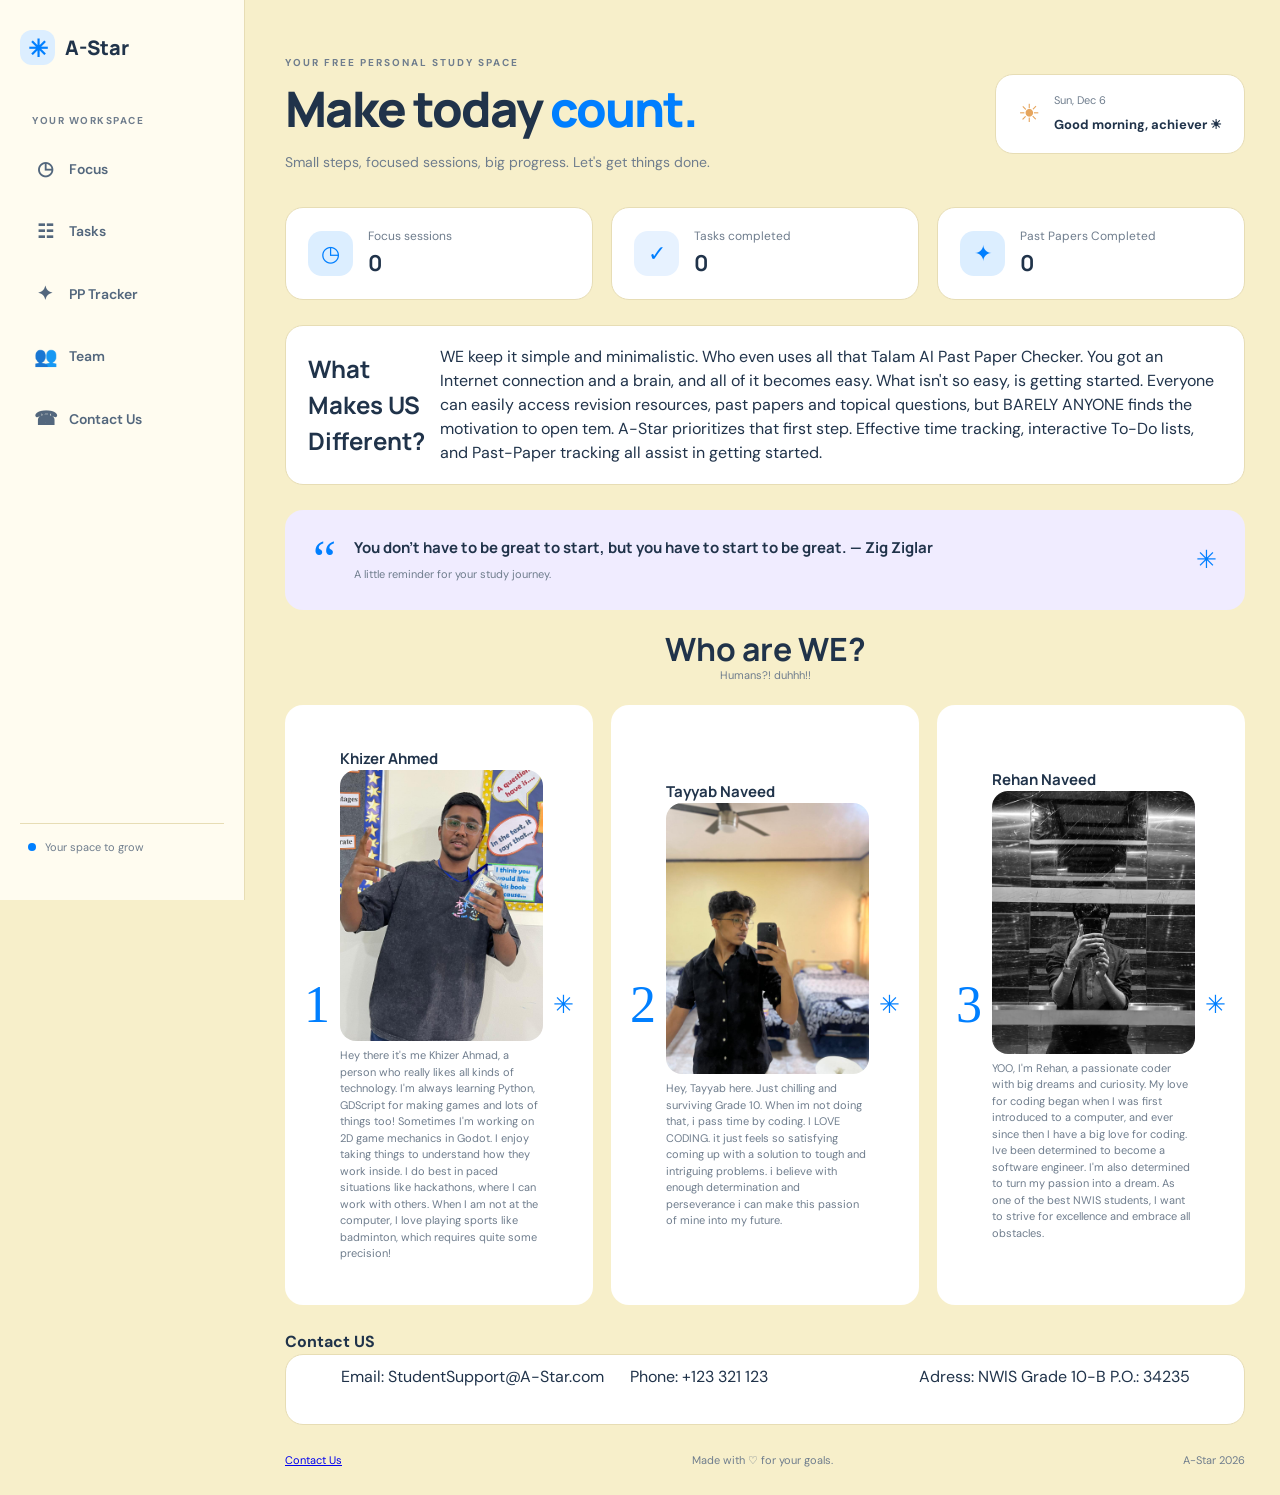
==== homepage.html @ 7c73b084 "Add files via upload" ====
<!DOCTYPE html>
<html lang="en">
<head>
  <meta charset="UTF-8" />
  <meta name="viewport" content="width=device-width, initial-scale=1.0" />
  <meta name="theme-color" content="#f8f7f3" />
  <title>A-Star | Your Study Hub</title>
  <link rel="icon" href="imgtitle.jpg" >
  <link rel="stylesheet" href="homepage.css"/>
  <link rel="stylesheet" href="common-nav.css" />
  <script src="homepage.js" defer></script>
</head>

<body>
  
<aside class="sidebar">
  <a href="homepage.html" class="logo">
    <span class="logo-icon">✳</span>
    <span>A-Star</span>
  </a>

  <p class="sidebar-label">YOUR WORKSPACE</p>

  <nav class="sidebar-nav">
    <a href="studyhubtimer.html" class="nav">
      <span>◷</span> Focus
    </a>
    <a href="index.html #remindersss" class="nav">
      <span>☷</span> Tasks
    </a>
    <a href="index.html#marks-title" class="nav">
      <span>✦</span> PP Tracker
    </a>
    <a href="#team" class="nav">
      <span>👥</span> Team
    </a>
    <a href="#contactme" class="nav">
      <span>☎︎</span> Contact Us
    </a>
  </nav>

  <div class="sidebar-bottom">
    <span class="status-dot"></span>
    Your space to grow
  </div>
</aside>


  <main class="container">
    <section class="welcome">
      <div>
        <p class="eyebrow">YOUR FREE PERSONAL STUDY SPACE</p>
        <h1>Make today <span>count.</span></h1>
        <p class="welcome-text">
          Small steps, focused sessions, big progress.
          Let's get things done.
        </p>
      </div>

      <div class="date-card">
        <span class="date-icon">☀</span>
        <div>
          <p id="today-date">Your study day</p>
          <strong id="greeting">Ready to focus?</strong>
        </div>
      </div>
    </section>

    <section class="stats-row">
      <article class="mini-stat">
        <span class="stat-icon lavender">◷</span>
        <div>
          <p>Focus sessions</p>
          <h3 id="session-stat">0</h3>
        </div>
      </article>

      <article class="mini-stat">
        <span class="stat-icon peach">✓</span>
        <div>
          <p>Tasks completed</p>
          <h3 id="completed-stat">0</h3>
        </div>
      </article>

      <article class="mini-stat">
        <span class="stat-icon mint">✦</span>
        <div>
          <p>Past Papers Completed</p>
          <h3 id="points-stat">0</h3>
        </div>
      </article>
    </section>

    <section class="mini-stat2">
      <h2>What Makes US Different?</h2>
      <p>
        WE keep it simple and minimalistic. Who even uses all that Talam AI Past Paper Checker. You got an Internet connection and a brain, and all of 
        it becomes easy. What isn't so easy, is getting started. Everyone can easily access revision resources, past papers and topical questions, but BARELY ANYONE finds the motivation to open tem. A-Star prioritizes that first step. Effective time tracking, interactive 
        To-Do lists, and Past-Paper tracking all assist in getting started. 
      </p>
    </section>

    <section class="quote-card">
      <span class="quote-mark">“</span>
      <div>
        <p class="quote-text">
          You don't have to be great to start, but you have to start to be great. — Zig Ziglar
        </p>
        <p class="quote-author">A little reminder for your study journey.</p>
      </div>
      <span class="quote-star">✳</span>
    </section>
<!--about us section-->
    <br>
    <h2 id="team" class="newone">Who are WE?</h2>
    <p class ="quote-author2">Humans?! duhhh!!</p>
    <section class="stats-row">
      <article class="quote-card2">
        <span class="quote-mark">1</span>
        <div>
         <p class="quote-text">
           Khizer Ahmed
          </p>
          <img src="khizer.jpeg" alt="Tayyab Naveed" class="images">
         <p class="quote-author">Hey there it's me Khizer Ahmad, a person who really likes all kinds of technology. I'm always learning Python, GDScript for making games and lots of things too! Sometimes I'm working on 2D game mechanics in Godot. I enjoy taking things to understand how they work inside.

I do best in paced situations like hackathons, where I can work with others. When I am not at the computer, I love playing sports like badminton, which requires quite some precision!</p>
        </div>
        <span class="quote-star">✳</span>
      </article>

      <article class="quote-card2">
        <span class="quote-mark">2</span>
        <div>
         <p class="quote-text">
           Tayyab Naveed
          </p>
          <img src="tayyab.jpeg" alt="Tayyab Naveed" class="images">
         <p class="quote-author">Hey, Tayyab here. Just chilling and surviving Grade 10. When im not doing that, i pass time by coding. I LOVE CODING. it just feels so satisfying coming up with a solution to tough and intriguing problems. i believe with enough determination and perseverance i can make this passion of mine into my future. </p>
        </div>
        <span class="quote-star">✳</span>
      </article>

      <article class="quote-card2">
        <span class="quote-mark">3</span>
        <div>
         <p class="quote-text">
           Rehan Naveed
          </p>
          <img src="rehan.jpeg" alt="Rehan Naveed" class="images">
         <p class="quote-author">YOO, I'm Rehan, a passionate coder with big dreams and curiosity. My love for coding began when I was first introduced to a computer, and ever since then I have a big love for coding. Ive been determined to become a software engineer. I'm also determined to turn my passion into a dream. As one of the best NWIS students, I want to strive for excellence and embrace all obstacles.</p>
        </div>
        <span class="quote-star">✳</span>
      </article>
      
    </section>
    <h4 id="contactme">Contact US</h4>
    <section class="mini-stat3">
      <span class="stats-row">
         <p>Email: StudentSupport@A-Star.com</p>
         <p>Phone: +123 321 123</p>
         <p>Adress: NWIS Grade 10-B P.O.: 34235</p>
      </span>
    </section>
    <footer>
      <p><a href="#contactme">Contact Us</a></p>
      <p>Made with ♡ for your goals.</p>
      <p>A-Star <span id="year"></span></p>
    </footer>
  </main>

  <div id="toast" class="toast" role="status"
    aria-live="polite"></div>
</body>
</html>
---- homepage.css ----
@import url('https://fonts.googleapis.com/css2?family=DM+Sans:wght@400;500;600;700&family=Manrope:wght@400;500;600;700;800&display=swap');


:root {
  --bg: #F7EFCA;
  --surface: #FFFCF0;
  --text: #20334A;
  --muted: #6F7D8D;
  --border: #E7DDB5;

  --purple: #007FFF;
  --purple-light: #DCEEFF;

  --peach: #007FFF;
  --peach-light: #E7F2FF;

  --mint: #007FFF;
  --mint-light: #DCEEFF;

  --shadow: 0 8px 30px rgba(0, 74, 150, 0.07);
}


* {
  box-sizing: border-box;
  margin: 0;
  padding: 0;
}

html {
  scroll-behavior: smooth;
  scroll-padding-top: 100px;
}

body {
  background: var(--bg);
  color: var(--text);
  font-family: 'DM Sans', sans-serif;
  line-height: 1.5;
}

button,
input {
  font: inherit;
}

button {
  cursor: pointer;
}

button:focus-visible,
a:focus-visible,
input:focus-visible {
  outline: 3px solid #b7a7f5;
  outline-offset: 3px;
}

.navbar {
  height: 76px;
  padding: 0 7%;
  display: flex;
  align-items: center;
  justify-content: space-between;
  gap: 24px;
  background: rgba(255, 252, 240, 0.94);
  border-bottom: 1px solid var(--border);
  position: sticky;
  top: 0;
  z-index: 10;
  backdrop-filter: blur(14px);
}


.logo {
  display: flex;
  align-items: center;
  gap: 10px;
  font-family: 'Manrope', sans-serif;
  font-weight: 800;
  font-size: 21px;
  color: var(--text);
  text-decoration: none;
  white-space: nowrap;
}

.logo-icon {
  display: grid;
  place-items: center;
  width: 35px;
  height: 35px;
  background: var(--purple-light);
  color: var(--purple);
  border-radius: 12px;
  font-size: 24px;
}

nav {
  display: flex;
  gap: 32px;
}

nav a {
  color: var(--muted);
  text-decoration: none;
  font-size: 14px;
  font-weight: 600;
  transition: color 0.2s;
}

nav a:hover {
  color: var(--purple);
}

.nav-status {
  font-size: 12px;
  color: var(--muted);
  display: block;
  align-items: left;
  gap: 8px;
  white-space: nowrap;
}

.status-dot {
  width: 8px;
  height: 8px;
  background: var(--mint);
  border-radius: 50%;
}

.container {
  width: min(1180px, 90%);
  margin: 0 auto;
}

.welcome {
  padding: 55px 0 34px;
  display: flex;
  justify-content: space-between;
  align-items: center;
  gap: 24px;
}

.eyebrow {
  font-size: 10px;
  letter-spacing: 2px;
  font-weight: 700;
  color: var(--muted);
  margin-bottom: 10px;
}

h1,
h2,
h3 {
  font-family: 'Manrope', sans-serif;
}

h1 {
  font-size: clamp(34px, 5vw, 49px);
  line-height: 1.2;
  letter-spacing: -2px;
  font-weight: 800;
}

h1 span {
  color: var(--purple);
}

.welcome-text {
  margin-top: 13px;
  color: var(--muted);
  font-size: 14px;
  max-width: 430px;
}
.regular-text{
  margin-top: 13px;
  color: var(--muted);
  font-size: 18px;
}

.date-card {
  display: flex;
  align-items: center;
  gap: 14px;
  padding: 17px 22px;
  border-radius: 18px;
  background: white;
  border: 1px solid var(--border);
  min-width: 215px;
}

.date-icon {
  font-size: 25px;
  color: #e6a55d;
}

.date-card p {
  font-size: 11px;
  color: var(--muted);
  margin-bottom: 3px;
}

.date-card strong {
  font-size: 13px;
}

.stats-row {
  align-items: center;
  display: grid;
  grid-template-columns: repeat(3, 1fr);
  gap: 18px;
  margin-bottom: 25px;
}

.mini-stat {
  display: flex;
  align-items: center;
  gap: 15px;
  background: white;
  border: 1px solid var(--border);
  border-radius: 18px;
  padding: 19px 22px;
}
.mini-stat2 {
  display: flex;
  align-items: center;
  gap: 15px;
  background: white;
  border: 1px solid var(--border);
  border-radius: 18px;
  padding: 19px 22px;
}

.mini-stat3 {
  display: flex;
  align-items: center;
  justify-content: center;
  gap: 8px;
  background: white;
  border: 1px solid var(--border);
  border-radius: 18px;
  padding: 10px 20px;
}


.stat-icon,
.heading-icon {
  display: grid;
  place-items: center;
  flex-shrink: 0;
}

.stat-icon {
  width: 45px;
  height: 45px;
  border-radius: 14px;
  font-size: 22px;
}

.lavender {
  background: var(--purple-light);
  color: var(--purple);
}

.peach {
  background: var(--peach-light);
  color: var(--peach);
}

.mint {
  background: var(--mint-light);
  color: var(--mint);
}

.mini-stat p {
  font-size: 12px;
  color: var(--muted);
}
.mini-statq p {
  font-size: 18px;
  color: var(--muted);
}

.mini-stat h3 {
  margin-top: 2px;
  font-size: 22px;
  letter-spacing: -0.5px;
}

@keyframes fade-in {
  from {
    opacity: 0;
    transform: translateY(4px);
  }
  to {
    opacity: 1;
    transform: translateY(0);
  }
}

.quote-card {
  display: flex;
  align-items: center;
  gap: 18px;
  background: #f0ecff;
  border-radius: 18px;
  padding: 24px 28px;
  margin-top: 25px;
}

.quote-mark {
  color: var(--purple);
  font-family: Georgia, serif;
  font-size: 52px;
  line-height: 1;
}

.quote-text {
  font-family: 'Manrope', sans-serif;
  font-size: 15px;
  font-weight: 700;
}

.quote-author {
  color: var(--muted);
  font-size: 11px;
  margin-top: 6px;
}

.quote-star {
  margin-left: auto;
  font-size: 25px;
  color: var(--purple);
}

footer {
  display: flex;
  justify-content: space-between;
  gap: 15px;
  padding: 27px 0;
  color: var(--muted);
  font-size: 11px;
}

.toast {
  position: fixed;
  bottom: 25px;
  left: 50%;
  transform: translate(-50%, 15px);
  background: #292a35;
  color: white;
  border-radius: 12px;
  padding: 12px 18px;
  font-size: 12px;
  opacity: 0;
  pointer-events: none;
  transition: 0.25s;
  z-index: 20;
  text-align: center;
  max-width: 90%;
}

.toast.show {
  opacity: 1;
  transform: translate(-50%, 0);
}

@media (max-width: 700px) {
  .navbar {
    height: auto;
    min-height: 70px;
    padding: 16px 5%;
    flex-wrap: wrap;
    gap: 15px;
  }

  .logo {
    font-size: 18px;
  }

  nav {
    order: 3;
    width: 100%;
    justify-content: space-between;
    gap: 10px;
  }

  nav a {
    font-size: 12px;
  }

  .nav-status {
    font-size: 10px;
  }

  .container {
    width: 92%;
  }

  .welcome {
    padding: 35px 0 25px;
    align-items: flex-start;
    flex-direction: column;
  }

  h1 {
    font-size: 37px;
  }

  .date-card {
    width: 100%;
  }

  .stats-row {
    grid-template-columns: 1fr;
    gap: 10px;
  }

  .mini-stat {
    padding: 13px 17px;
  }

  .stat-icon {
    width: 39px;
    height: 39px;
  }

  .quote-card {
    padding: 19px;
    gap: 10px;
  }

  .quote-text {
    font-size: 13px;
  }

  .quote-star {
    font-size: 18px;
  }
}

@media (prefers-reduced-motion: reduce) {
  *,
  *::before,
  *::after {
    scroll-behavior: auto !important;
    animation-duration: 0.01ms !important;
    transition-duration: 0.01ms !important;
  }
}
.sidebar {
  position: fixed;
  top: 0;
  left: 0;
  width: 245px;
  height: 100vh;
  padding: 30px 20px;
  display: flex;
  flex-direction: column;
  background: #FFFCF0;
  border-right: 1px solid #E7DDB5;
  z-index: 100;
}

.sidebar .logo {
  margin-bottom: 48px;
  font-size: 20px;
}

.sidebar-label {
  padding-left: 12px;
  margin-bottom: 14px;
  font-size: 10px;
  font-weight: 700;
  letter-spacing: 1.5px;
  color: #6F7D8D;
}

.sidebar-nav {
  display: flex;
  flex-direction: column;
  gap: 8px;
}

.sidebar-nav .nav {
  display: flex;
  align-items: center;
  gap: 13px;
  padding: 13px 14px;
  border-radius: 12px;
  color: #53677D;
  font-size: 14px;
  font-weight: 600;
  text-decoration: none;
  transition: 0.2s ease;
}

.sidebar-nav .nav span {
  width: 22px;
  text-align: center;
  font-size: 19px;
}

.sidebar-nav .nav:hover,
.sidebar-nav .nav:focus-visible {
  background: #DCEEFF;
  color: #007FFF;
}

.sidebar-bottom {
  margin-top: auto;
  padding: 15px 8px;
  display: flex;
  align-items: center;
  gap: 9px;
  font-size: 11px;
  color: #6F7D8D;
  border-top: 1px solid #E7DDB5;
}
.container {
  width: auto;
  max-width: 1180px;
  margin-left: 285px;
  margin-right: 35px;
}
@media (max-width: 900px) {
  .sidebar {
    width: 190px;
    padding: 24px 14px;
  }

  .sidebar .logo {
    font-size: 17px;
  }

  .container {
    margin-left: 215px;
    margin-right: 20px;
  }
}

@media (max-width: 600px) {
  .sidebar {
    width: 66px;
    padding: 20px 8px;
    align-items: center;
  }

  .sidebar .logo {
    margin-bottom: 35px;
  }

  .sidebar .logo > span:last-child,
  .sidebar-label,
  .sidebar-bottom,
  .sidebar-nav .nav {
    font-size: 0;
  }

  .sidebar-nav {
    width: 100%;
  }

  .sidebar-nav .nav {
    justify-content: center;
    padding: 13px 5px;
  }

  .sidebar-nav .nav span {
    font-size: 21px;
  }

  .container {
    width: auto;
    margin-left: 82px;
    margin-right: 16px;
  }

  .welcome {
    padding-top: 28px;
  }

  .stats-row {
    grid-template-columns: 1fr;
  }
  
}
.quote-card2 {
  display: flex;
  align-items: center;
  gap: 18px;
  background: #ffffff;
  border-radius: 18px;
  padding: 24px 28px;
  margin-top: 25px;
  height: 600px;
}
.quote-card2 {
    padding: 19px;
    gap: 10px;
}

.images {
  width: 100%;
  max-width: 400px;
  height: auto;
  display: block;
  border-radius: 16px;
  object-fit: cover;
  max-height: 1280px;
}
.newone {
font-size: 32px;
display: flex;
justify-content: center; /* Horizontal alignment */
align-items: center; /* Vertical alignment */
height: 30px;
}
.quote-author2 {
  color: var(--muted);
  font-size: 11px;
  margin-top: 6px;
  display: flex;
  justify-content: center; /* Horizontal alignment */
  align-items: center; /* Vertical alignment */
  height: 10px;
}
---- common-nav.css ----
/* =========================================================
   A-Star | common-nav.css
   Shared across EVERY page: sidebar, logo, status dot,
   and the content offset. Includes its own fonts and sizes
   so the sidebar/logo look identical on all pages.
   Page body text is NOT styled here: each page owns that.
   Load this BEFORE the page's own CSS.
   ========================================================= */

@import url('https://fonts.googleapis.com/css2?family=DM+Sans:wght@400;500;600;700&family=Manrope:wght@400;500;600;700;800&display=swap');

:root {
  /* colors */
  --nav-bg: #FFFCF0;
  --nav-border: #E7DDB5;
  --nav-text: #20334A;
  --nav-link: #53677D;
  --nav-muted: #6F7D8D;
  --nav-accent: #007FFF;
  --nav-accent-light: #DCEEFF;
  --nav-focus: #b7a7f5;

  /* fonts */
  --nav-font-body: 'DM Sans', sans-serif;
  --nav-font-heading: 'Manrope', sans-serif;

  /* widths */
  --nav-width: 245px;
  --nav-width-md: 190px;
  --nav-width-sm: 66px;
}

/* ---------- Scoped reset (so it doesn't depend on page CSS) ---------- */
.sidebar,
.sidebar *,
.sidebar *::before,
.sidebar *::after {
  box-sizing: border-box;
  margin: 0;
  padding: 0;
}

/* ---------- Sidebar shell ---------- */
.sidebar {
  position: fixed;
  top: 0;
  left: 0;
  width: var(--nav-width);
  height: 100vh;
  padding: 30px 20px;
  display: flex;
  flex-direction: column;
  background: var(--nav-bg);
  border-right: 1px solid var(--nav-border);
  font-family: var(--nav-font-body);
  line-height: 1.5;
  z-index: 100;
}

/* ---------- Logo ---------- */
.sidebar .logo {
  display: flex;
  align-items: center;
  gap: 10px;
  margin-bottom: 48px;
  font-family: var(--nav-font-heading);
  font-weight: 800;
  font-size: 20px;
  color: var(--nav-text);
  text-decoration: none;
  white-space: nowrap;
}

.sidebar .logo-icon {
  display: grid;
  place-items: center;
  width: 35px;
  height: 35px;
  flex-shrink: 0;
  background: var(--nav-accent-light);
  color: var(--nav-accent);
  border-radius: 12px;
  font-size: 24px;
}

/* ---------- Section label ---------- */
.sidebar-label {
  padding-left: 12px;
  margin-bottom: 14px;
  font-size: 10px;
  font-weight: 700;
  letter-spacing: 1.5px;
  color: var(--nav-muted);
}

/* ---------- Links ---------- */
.sidebar-nav {
  display: flex;
  flex-direction: column;
  gap: 8px;
}

.sidebar-nav .nav {
  display: flex;
  align-items: center;
  gap: 13px;
  padding: 13px 14px;
  border-radius: 12px;
  color: var(--nav-link);
  font-size: 14px;
  font-weight: 600;
  text-decoration: none;
  transition: 0.2s ease;
}

.sidebar-nav .nav span {
  width: 22px;
  text-align: center;
  flex-shrink: 0;
  font-size: 19px;
}

.sidebar-nav .nav:hover,
.sidebar-nav .nav:focus-visible,
.sidebar-nav .nav.active {
  background: var(--nav-accent-light);
  color: var(--nav-accent);
}

.sidebar a:focus-visible {
  outline: 3px solid var(--nav-focus);
  outline-offset: 3px;
}

/* ---------- Bottom status ---------- */
.sidebar-bottom {
  margin-top: auto;
  padding: 15px 8px;
  display: flex;
  align-items: center;
  gap: 9px;
  font-size: 11px;
  color: var(--nav-muted);
  border-top: 1px solid var(--nav-border);
}

.sidebar .status-dot {
  width: 8px;
  height: 8px;
  flex-shrink: 0;
  background: var(--nav-accent);
  border-radius: 50%;
}

/* ---------- Push page content right of the sidebar ---------- */
.sidebar ~ main {
  width: auto;
  max-width: 1180px;
  margin-left: calc(var(--nav-width) + 40px);
  margin-right: 35px;
}

/* ---------- Tablet ---------- */
@media (max-width: 900px) {
  .sidebar {
    width: var(--nav-width-md);
    padding: 24px 14px;
  }

  .sidebar .logo {
    font-size: 17px;
  }

  .sidebar ~ main {
    margin-left: calc(var(--nav-width-md) + 25px);
    margin-right: 20px;
  }
}

/* ---------- Phone: icon-only rail ---------- */
@media (max-width: 600px) {
  .sidebar {
    width: var(--nav-width-sm);
    padding: 20px 8px;
    align-items: center;
  }

  .sidebar .logo {
    margin-bottom: 35px;
  }

  .sidebar .logo-text,
  .sidebar-label,
  .sidebar-note,
  .sidebar-nav .nav-label {
    display: none;
  }

  .sidebar-nav {
    width: 100%;
  }

  .sidebar-nav .nav {
    justify-content: center;
    padding: 13px 5px;
  }

  .sidebar-nav .nav span {
    font-size: 21px;
  }

  .sidebar-bottom {
    justify-content: center;
    padding: 15px 0;
  }

  .sidebar ~ main {
    margin-left: calc(var(--nav-width-sm) + 16px);
    margin-right: 16px;
  }
}
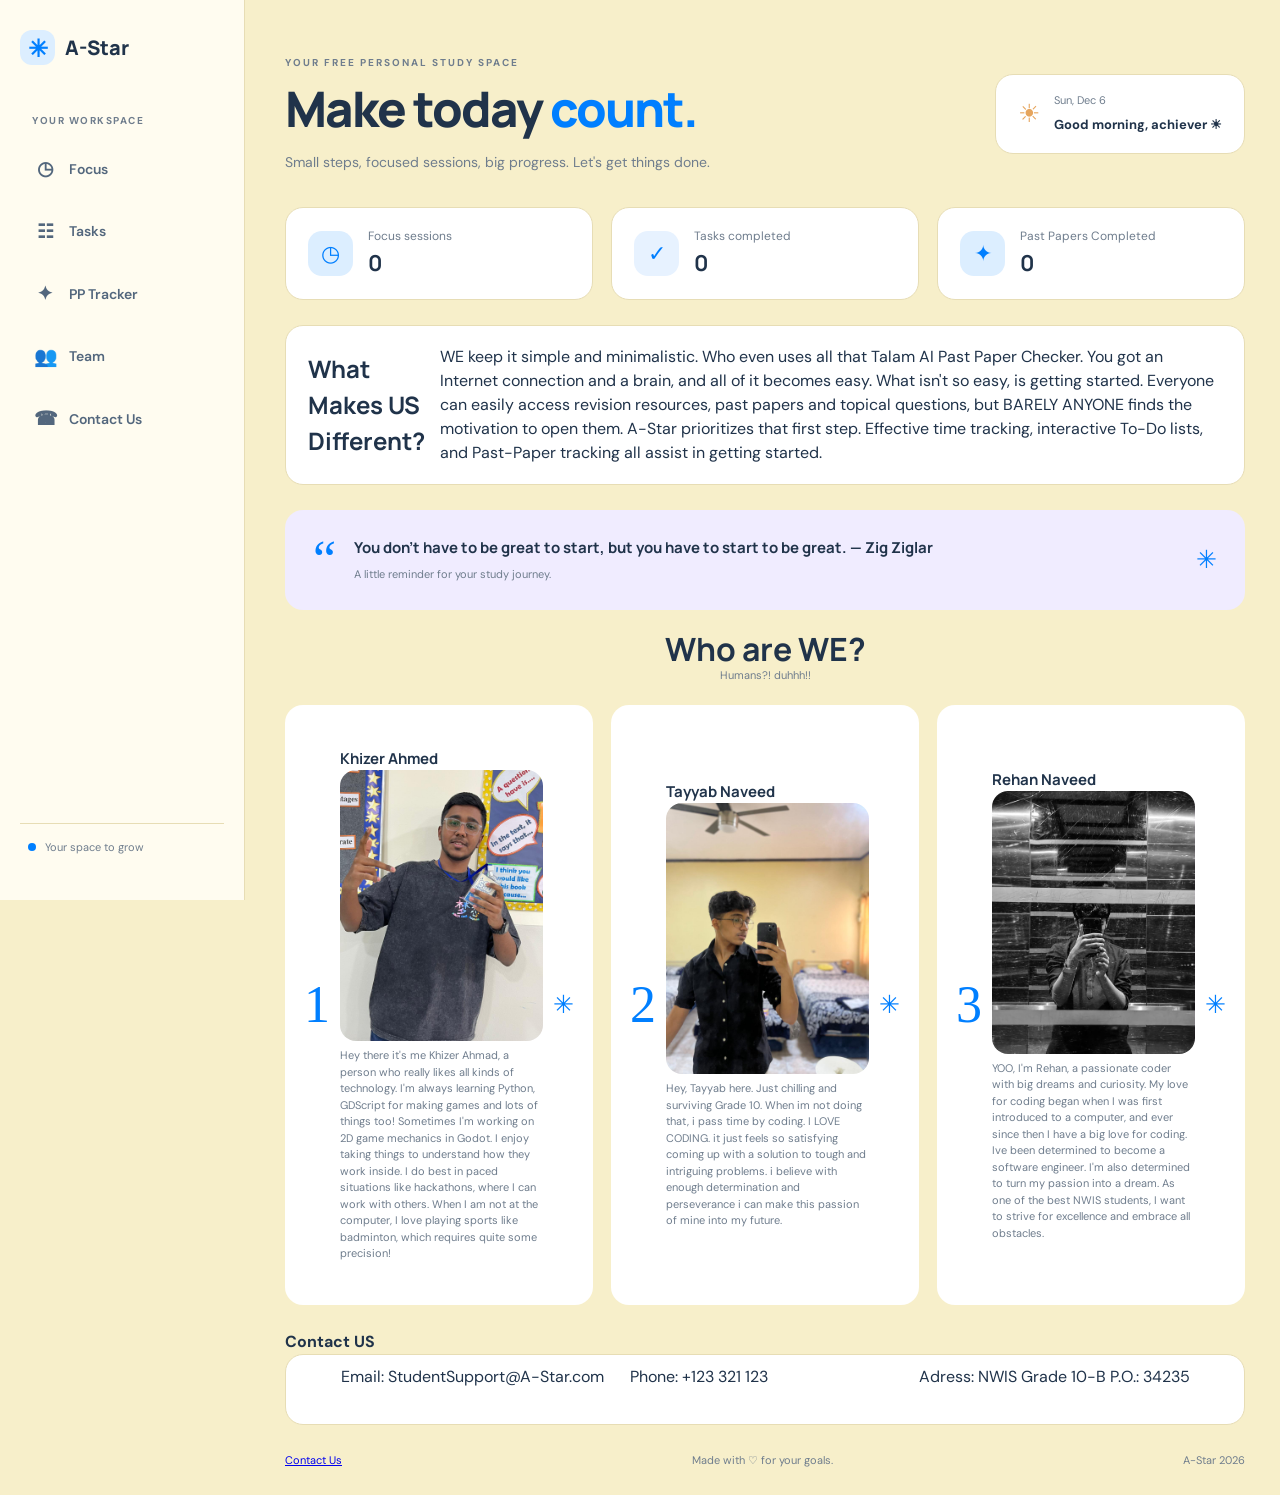
==== commit ef430a4c: "Update homepage.html" ====
--- a/homepage.html
+++ b/homepage.html
@@ -96,7 +96,7 @@
       <h2>What Makes US Different?</h2>
       <p>
         WE keep it simple and minimalistic. Who even uses all that Talam AI Past Paper Checker. You got an Internet connection and a brain, and all of 
-        it becomes easy. What isn't so easy, is getting started. Everyone can easily access revision resources, past papers and topical questions, but BARELY ANYONE finds the motivation to open tem. A-Star prioritizes that first step. Effective time tracking, interactive 
+        it becomes easy. What isn't so easy, is getting started. Everyone can easily access revision resources, past papers and topical questions, but BARELY ANYONE finds the motivation to open them. A-Star prioritizes that first step. Effective time tracking, interactive 
         To-Do lists, and Past-Paper tracking all assist in getting started. 
       </p>
     </section>
